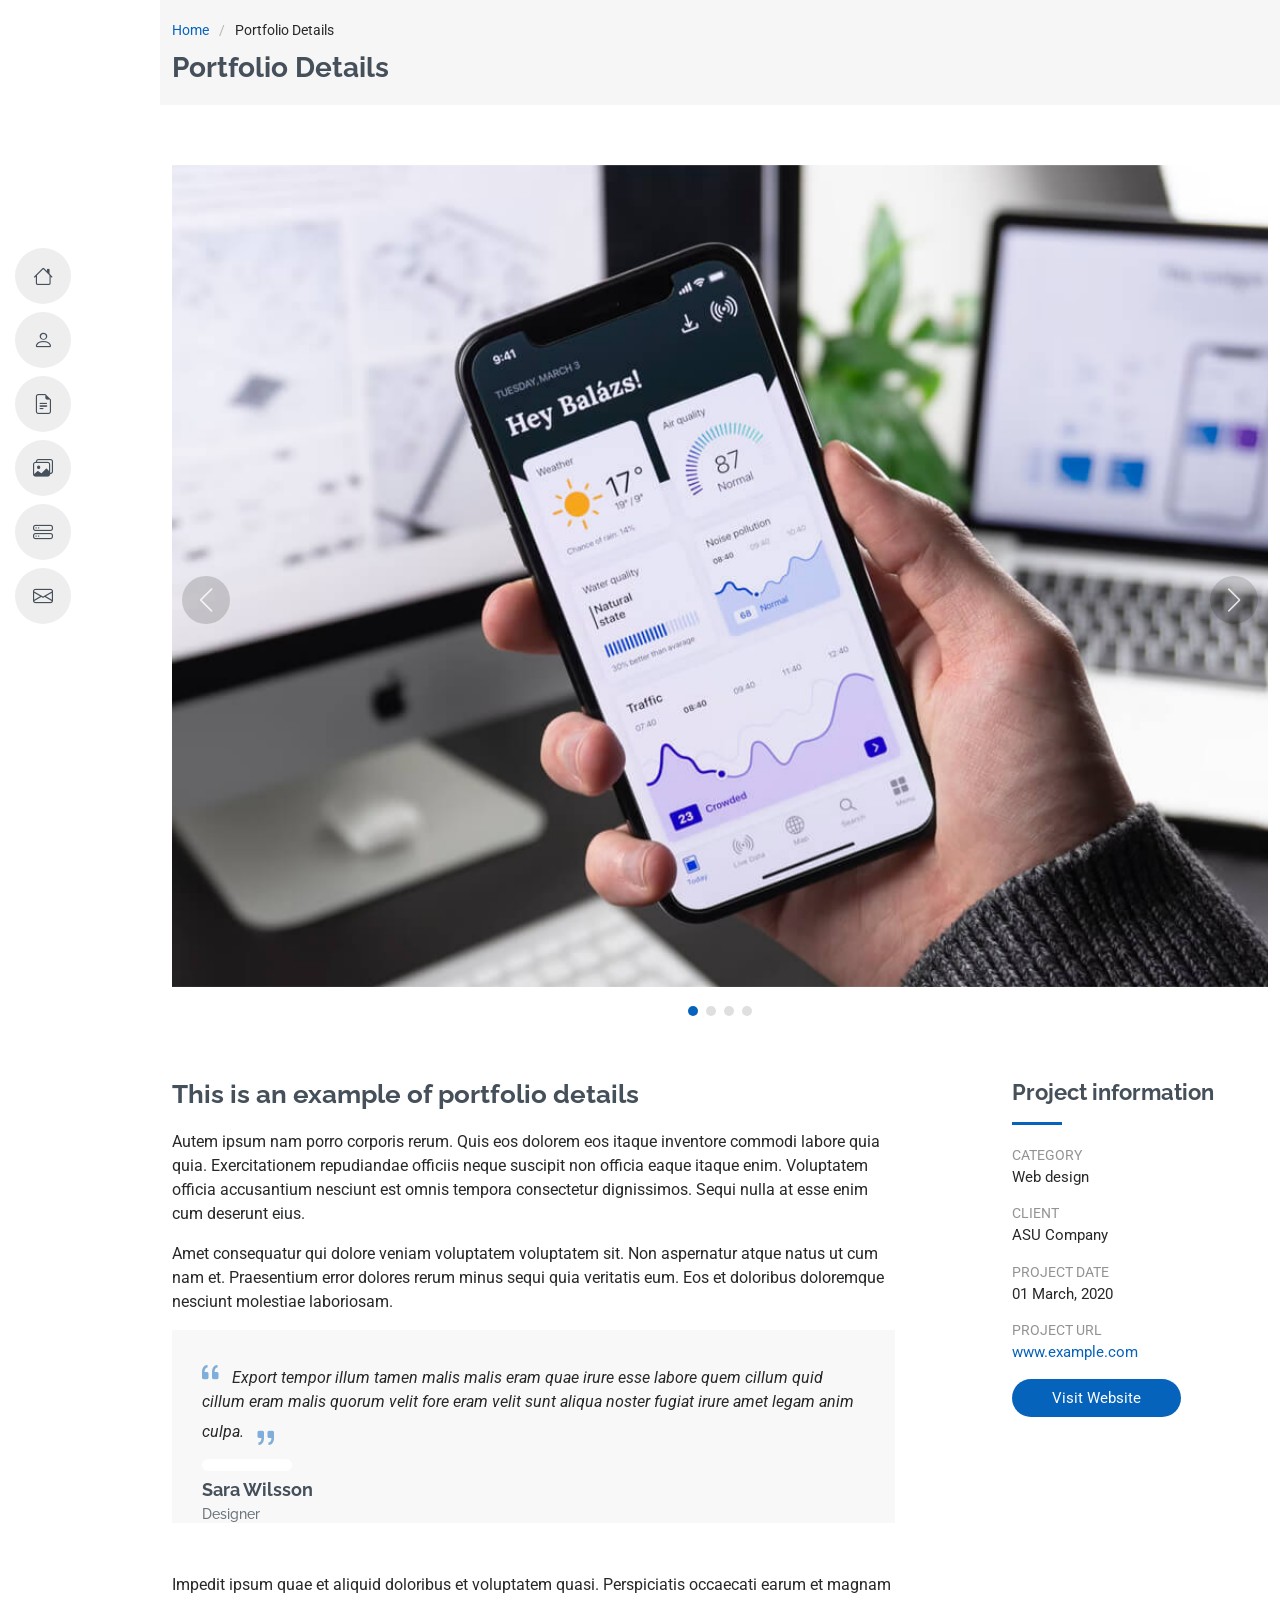
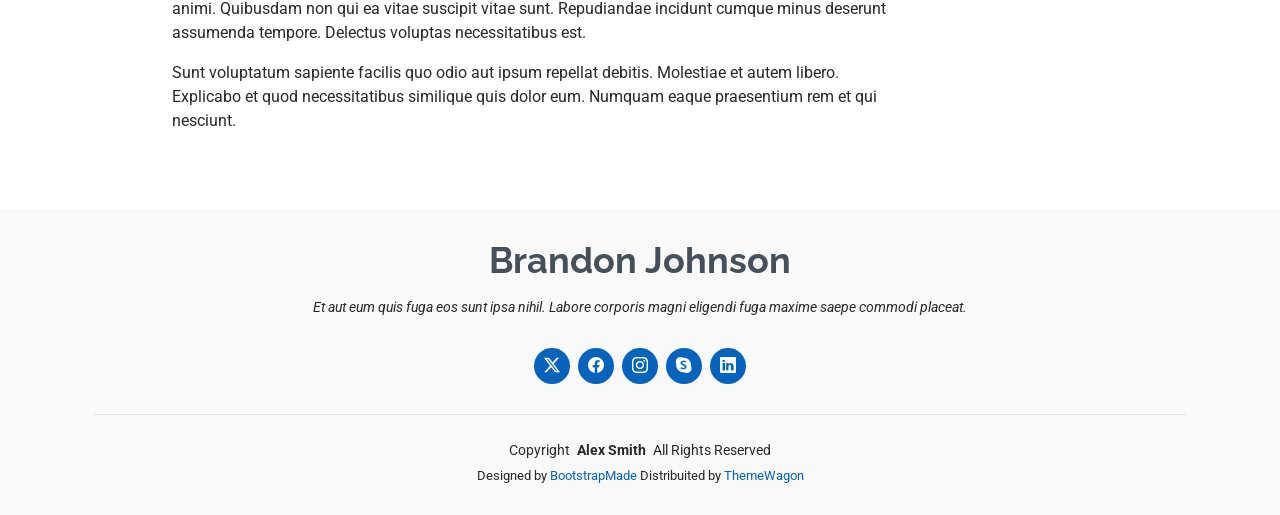
==== portfolio-details.html @ a99b217e "upload pertama" ====
<!DOCTYPE html>
<html lang="en">

<head>
  <meta charset="utf-8">
  <meta content="width=device-width, initial-scale=1.0" name="viewport">
  <title>Portfolio Details - MyResume Bootstrap Template</title>
  <meta content="" name="description">
  <meta content="" name="keywords">

  <!-- Favicons -->
  <link href="assets/img/favicon.png" rel="icon">
  <link href="assets/img/apple-touch-icon.png" rel="apple-touch-icon">

  <!-- Fonts -->
  <link href="https://fonts.googleapis.com" rel="preconnect">
  <link href="https://fonts.gstatic.com" rel="preconnect" crossorigin>
  <link href="https://fonts.googleapis.com/css2?family=Roboto:ital,wght@0,100;0,300;0,400;0,500;0,700;0,900;1,100;1,300;1,400;1,500;1,700;1,900&family=Poppins:ital,wght@0,100;0,200;0,300;0,400;0,500;0,600;0,700;0,800;0,900;1,100;1,200;1,300;1,400;1,500;1,600;1,700;1,800;1,900&family=Raleway:ital,wght@0,100;0,200;0,300;0,400;0,500;0,600;0,700;0,800;0,900;1,100;1,200;1,300;1,400;1,500;1,600;1,700;1,800;1,900&display=swap" rel="stylesheet">

  <!-- Vendor CSS Files -->
  <link href="assets/vendor/bootstrap/css/bootstrap.min.css" rel="stylesheet">
  <link href="assets/vendor/bootstrap-icons/bootstrap-icons.css" rel="stylesheet">
  <link href="assets/vendor/aos/aos.css" rel="stylesheet">
  <link href="assets/vendor/glightbox/css/glightbox.min.css" rel="stylesheet">
  <link href="assets/vendor/swiper/swiper-bundle.min.css" rel="stylesheet">

  <!-- Main CSS File -->
  <link href="assets/css/main.css" rel="stylesheet">

  <!-- =======================================================
  * Template Name: MyResume
  * Template URL: https://bootstrapmade.com/free-html-bootstrap-template-my-resume/
  * Updated: Jun 29 2024 with Bootstrap v5.3.3
  * Author: BootstrapMade.com
  * License: https://bootstrapmade.com/license/
  ======================================================== -->
</head>

<body class="portfolio-details-page">

  <header id="header" class="header d-flex flex-column justify-content-center">

    <i class="header-toggle d-xl-none bi bi-list"></i>

    <nav id="navmenu" class="navmenu">
      <ul>
        <li><a href="#hero"><i class="bi bi-house navicon"></i><span>Home</span></a></li>
        <li><a href="#about"><i class="bi bi-person navicon"></i><span>About</span></a></li>
        <li><a href="#resume"><i class="bi bi-file-earmark-text navicon"></i><span>Resume</span></a></li>
        <li><a href="#portfolio"><i class="bi bi-images navicon"></i><span>Portfolio</span></a></li>
        <li><a href="#services"><i class="bi bi-hdd-stack navicon"></i><span>Services</span></a></li>
        <li><a href="#contact"><i class="bi bi-envelope navicon"></i><span>Contact</span></a></li>
      </ul>
    </nav>

  </header>

  <main class="main">

    <!-- Page Title -->
    <div class="page-title" data-aos="fade">
      <div class="container">
        <nav class="breadcrumbs">
          <ol>
            <li><a href="index.html">Home</a></li>
            <li class="current">Portfolio Details</li>
          </ol>
        </nav>
        <h1>Portfolio Details</h1>
      </div>
    </div><!-- End Page Title -->

    <!-- Portfolio Details Section -->
    <section id="portfolio-details" class="portfolio-details section">

      <div class="container" data-aos="fade-up">

        <div class="portfolio-details-slider swiper init-swiper">
          <script type="application/json" class="swiper-config">
            {
              "loop": true,
              "speed": 600,
              "autoplay": {
                "delay": 5000
              },
              "slidesPerView": "auto",
              "navigation": {
                "nextEl": ".swiper-button-next",
                "prevEl": ".swiper-button-prev"
              },
              "pagination": {
                "el": ".swiper-pagination",
                "type": "bullets",
                "clickable": true
              }
            }
          </script>
          <div class="swiper-wrapper align-items-center">

            <div class="swiper-slide">
              <img src="assets/img/portfolio/app-1.jpg" alt="">
            </div>

            <div class="swiper-slide">
              <img src="assets/img/portfolio/product-1.jpg" alt="">
            </div>

            <div class="swiper-slide">
              <img src="assets/img/portfolio/branding-1.jpg" alt="">
            </div>

            <div class="swiper-slide">
              <img src="assets/img/portfolio/books-1.jpg" alt="">
            </div>

          </div>
          <div class="swiper-button-prev"></div>
          <div class="swiper-button-next"></div>
          <div class="swiper-pagination"></div>
        </div>

        <div class="row justify-content-between gy-4 mt-4">

          <div class="col-lg-8" data-aos="fade-up">
            <div class="portfolio-description">
              <h2>This is an example of portfolio details</h2>
              <p>
                Autem ipsum nam porro corporis rerum. Quis eos dolorem eos itaque inventore commodi labore quia quia. Exercitationem repudiandae officiis neque suscipit non officia eaque itaque enim. Voluptatem officia accusantium nesciunt est omnis tempora consectetur dignissimos. Sequi nulla at esse enim cum deserunt eius.
              </p>
              <p>
                Amet consequatur qui dolore veniam voluptatem voluptatem sit. Non aspernatur atque natus ut cum nam et. Praesentium error dolores rerum minus sequi quia veritatis eum. Eos et doloribus doloremque nesciunt molestiae laboriosam.
              </p>

              <div class="testimonial-item">
                <p>
                  <i class="bi bi-quote quote-icon-left"></i>
                  <span>Export tempor illum tamen malis malis eram quae irure esse labore quem cillum quid cillum eram malis quorum velit fore eram velit sunt aliqua noster fugiat irure amet legam anim culpa.</span>
                  <i class="bi bi-quote quote-icon-right"></i>
                </p>
                <div>
                  <img src="assets/img/testimonials/testimonials-2.jpg" class="testimonial-img" alt="">
                  <h3>Sara Wilsson</h3>
                  <h4>Designer</h4>
                </div>
              </div>

              <p>
                Impedit ipsum quae et aliquid doloribus et voluptatem quasi. Perspiciatis occaecati earum et magnam animi. Quibusdam non qui ea vitae suscipit vitae sunt. Repudiandae incidunt cumque minus deserunt assumenda tempore. Delectus voluptas necessitatibus est.
              </p>

              <p>
                Sunt voluptatum sapiente facilis quo odio aut ipsum repellat debitis. Molestiae et autem libero. Explicabo et quod necessitatibus similique quis dolor eum. Numquam eaque praesentium rem et qui nesciunt.
              </p>

            </div>
          </div>

          <div class="col-lg-3" data-aos="fade-up" data-aos-delay="100">
            <div class="portfolio-info">
              <h3>Project information</h3>
              <ul>
                <li><strong>Category</strong> Web design</li>
                <li><strong>Client</strong> ASU Company</li>
                <li><strong>Project date</strong> 01 March, 2020</li>
                <li><strong>Project URL</strong> <a href="#">www.example.com</a></li>
                <li><a href="#" class="btn-visit align-self-start">Visit Website</a></li>
              </ul>
            </div>
          </div>

        </div>

      </div>

    </section><!-- /Portfolio Details Section -->

  </main>

  <footer id="footer" class="footer position-relative light-background">
    <div class="container">
      <h3 class="sitename">Brandon Johnson</h3>
      <p>Et aut eum quis fuga eos sunt ipsa nihil. Labore corporis magni eligendi fuga maxime saepe commodi placeat.</p>
      <div class="social-links d-flex justify-content-center">
        <a href=""><i class="bi bi-twitter-x"></i></a>
        <a href=""><i class="bi bi-facebook"></i></a>
        <a href=""><i class="bi bi-instagram"></i></a>
        <a href=""><i class="bi bi-skype"></i></a>
        <a href=""><i class="bi bi-linkedin"></i></a>
      </div>
      <div class="container">
        <div class="copyright">
          <span>Copyright</span> <strong class="px-1 sitename">Alex Smith</strong> <span>All Rights Reserved</span>
        </div>
        <div class="credits">
          <!-- All the links in the footer should remain intact. -->
          <!-- You can delete the links only if you've purchased the pro version. -->
          <!-- Licensing information: https://bootstrapmade.com/license/ -->
          <!-- Purchase the pro version with working PHP/AJAX contact form: [buy-url] -->
          Designed by <a href="https://bootstrapmade.com/">BootstrapMade</a> Distribuited by <a href="https://themewagon.com">ThemeWagon</a>
        </div>
      </div>
    </div>
  </footer>

  <!-- Scroll Top -->
  <a href="#" id="scroll-top" class="scroll-top d-flex align-items-center justify-content-center"><i class="bi bi-arrow-up-short"></i></a>

  <!-- Preloader -->
  <div id="preloader"></div>

  <!-- Vendor JS Files -->
  <script src="assets/vendor/bootstrap/js/bootstrap.bundle.min.js"></script>
  <script src="assets/vendor/php-email-form/validate.js"></script>
  <script src="assets/vendor/aos/aos.js"></script>
  <script src="assets/vendor/typed.js/typed.umd.js"></script>
  <script src="assets/vendor/purecounter/purecounter_vanilla.js"></script>
  <script src="assets/vendor/waypoints/noframework.waypoints.js"></script>
  <script src="assets/vendor/glightbox/js/glightbox.min.js"></script>
  <script src="assets/vendor/imagesloaded/imagesloaded.pkgd.min.js"></script>
  <script src="assets/vendor/isotope-layout/isotope.pkgd.min.js"></script>
  <script src="assets/vendor/swiper/swiper-bundle.min.js"></script>

  <!-- Main JS File -->
  <script src="assets/js/main.js"></script>

</body>

</html>
---- assets/css/main.css ----
/**
* Template Name: MyResume
* Template URL: https://bootstrapmade.com/free-html-bootstrap-template-my-resume/
* Updated: Jun 29 2024 with Bootstrap v5.3.3
* Author: BootstrapMade.com
* License: https://bootstrapmade.com/license/
*/

/*--------------------------------------------------------------
# Font & Color Variables
# Help: https://bootstrapmade.com/color-system/
--------------------------------------------------------------*/
/* Fonts */
:root {
  --default-font: "Roboto",  system-ui, -apple-system, "Segoe UI", Roboto, "Helvetica Neue", Arial, "Noto Sans", "Liberation Sans", sans-serif, "Apple Color Emoji", "Segoe UI Emoji", "Segoe UI Symbol", "Noto Color Emoji";
  --heading-font: "Raleway",  sans-serif;
  --nav-font: "Poppins",  sans-serif;
}

/* Global Colors - The following color variables are used throughout the website. Updating them here will change the color scheme of the entire website */
:root { 
  --background-color: #ffffff; /* Background color for the entire website, including individual sections */
  --default-color: #272829; /* Default color used for the majority of the text content across the entire website */
  --heading-color: #45505b; /* Color for headings, subheadings and title throughout the website */
  --accent-color: #0563bb; /* Accent color that represents your brand on the website. It's used for buttons, links, and other elements that need to stand out */
  --accent-color-rgb: 5, 99, 187; /* RGB form of accent color for rgba(...) usage */
  --surface-color: #ffffff; /* The surface color is used as a background of boxed elements within sections, such as cards, icon boxes, or other elements that require a visual separation from the global background. */
  --contrast-color: #ffffff; /* Contrast color for text, ensuring readability against backgrounds of accent, heading, or default colors. */
}

/* Nav Menu Colors - The following color variables are used specifically for the navigation menu. They are separate from the global colors to allow for more customization options */
:root {
  --nav-color: #45505b;  /* The default color of the main navmenu links */
  --nav-hover-color: #0563bb; /* Applied to main navmenu links when they are hovered over or active */
  --nav-mobile-background-color: #ffffff; /* Used as the background color for mobile navigation menu */
  --nav-dropdown-background-color: #ffffff; /* Used as the background color for dropdown items that appear when hovering over primary navigation items */
  --nav-dropdown-color: #212529; /* Used for navigation links of the dropdown items in the navigation menu. */
  --nav-dropdown-hover-color: #0563bb; /* Similar to --nav-hover-color, this color is applied to dropdown navigation links when they are hovered over. */
}

/* Color Presets - These classes override global colors when applied to any section or element, providing reuse of the sam color scheme. */

.light-background {
  --background-color: #f9f9f9;
  --surface-color: #ffffff;
}

.dark-background {
  --background-color: #060606;
  --default-color: #ffffff;
  --heading-color: #ffffff;
  --surface-color: #252525;
  --contrast-color: #ffffff;
}

/* Smooth scroll */
:root {
  scroll-behavior: smooth;
}

/*--------------------------------------------------------------
# General Styling & Shared Classes
--------------------------------------------------------------*/
body {
  color: var(--default-color);
  background-color: var(--background-color);
  font-family: var(--default-font);
}

a {
  color: var(--accent-color);
  text-decoration: none;
  transition: 0.3s;
}

a:hover {
  color: color-mix(in srgb, var(--accent-color), transparent 25%);
  text-decoration: none;
}

h1,
h2,
h3,
h4,
h5,
h6 {
  color: var(--heading-color);
  font-family: var(--heading-font);
}

/* PHP Email Form Messages
------------------------------*/
.php-email-form .error-message {
  display: none;
  background: #df1529;
  color: #ffffff;
  text-align: left;
  padding: 15px;
  margin-bottom: 24px;
  font-weight: 600;
}

.php-email-form .sent-message {
  display: none;
  color: #ffffff;
  background: #059652;
  text-align: center;
  padding: 15px;
  margin-bottom: 24px;
  font-weight: 600;
}

.php-email-form .loading {
  display: none;
  background: var(--surface-color);
  text-align: center;
  padding: 15px;
  margin-bottom: 24px;
}

.php-email-form .loading:before {
  content: "";
  display: inline-block;
  border-radius: 50%;
  width: 24px;
  height: 24px;
  margin: 0 10px -6px 0;
  border: 3px solid var(--accent-color);
  border-top-color: var(--surface-color);
  animation: php-email-form-loading 1s linear infinite;
}

@keyframes php-email-form-loading {
  0% {
    transform: rotate(0deg);
  }

  100% {
    transform: rotate(360deg);
  }
}

/*--------------------------------------------------------------
# Global Header
--------------------------------------------------------------*/
.header {
  color: var(--default-color);
  position: fixed;
  top: 0;
  left: 0;
  bottom: 0;
  padding: 0 15px;
  transition: all ease-in-out 0.3s;
  overflow-y: auto;
  z-index: 997;
  min-width: 200px;
}

@media (max-width: 1199px) {
  .header {
    background-color: var(--background-color);
    border-right: 1px solid color-mix(in srgb, var(--default-color), transparent 90%);
    width: 300px;
    left: -100%;
  }
}

@media (min-width: 1200px) and (max-width: 1600px) {
  .header~main {
    margin-left: 160px;
  }

  .header~main .hero {
    margin-left: -160px;
    width: 100vw;
  }
}

.header.header-show {
  left: 0;
}

.header .header-toggle {
  color: var(--contrast-color);
  background-color: var(--accent-color);
  font-size: 22px;
  display: flex;
  align-items: center;
  justify-content: center;
  width: 40px;
  height: 40px;
  border-radius: 50%;
  cursor: pointer;
  position: fixed;
  top: 15px;
  right: 15px;
  z-index: 9999;
  transition: background-color 0.3s;
}

.header .header-toggle:hover {
  color: var(--contrast-color);
  background-color: color-mix(in srgb, var(--accent-color) 90%, white 15%);
}

/*--------------------------------------------------------------
# Navigation Menu
--------------------------------------------------------------*/
.navmenu {
  padding: 0;
  z-index: 9997;
}

.navmenu ul {
  list-style: none;
  padding: 0 0 20px 0;
  margin: 0;
  width: 140px;
}

.navmenu a,
.navmenu a:focus {
  color: var(--nav-color);
  font-family: var(--nav-font);
  display: flex;
  align-items: center;
  padding: 10px 18px;
  margin-bottom: 8px;
  font-size: 15px;
  border-radius: 50px;
  background: color-mix(in srgb, var(--default-color), transparent 92%);
  height: 56px;
  width: 100%;
  overflow: hidden;
  transition: 0.3s;
}

.navmenu a i,
.navmenu a:focus i {
  font-size: 20px;
}

.navmenu a span,
.navmenu a:focus span {
  padding: 0 5px 0 7px;
}

@media (min-width: 992px) {

  .navmenu a,
  .navmenu a:focus {
    max-width: 56px;
  }

  .navmenu a span,
  .navmenu a:focus span {
    display: none;
  }
}

.navmenu a:hover,
.navmenu .active,
.navmenu .active:focus,
.navmenu li:hover>a {
  color: var(--contrast-color);
  background: var(--nav-hover-color);
}

.navmenu a:hover,
.navmenu li:hover>a {
  max-width: 100%;
  color: var(--contrast-color);
}

.navmenu a:hover span,
.navmenu li:hover>a span {
  display: block;
}

/*--------------------------------------------------------------
# Global Footer
--------------------------------------------------------------*/
.footer {
  color: var(--default-color);
  background-color: var(--background-color);
  font-size: 14px;
  text-align: center;
  padding: 30px 0;
  position: relative;
}

.footer h3 {
  font-size: 36px;
  font-weight: 700;
  position: relative;
  padding: 0;
  margin: 0 0 15px 0;
}

.footer p {
  font-size: 15;
  font-style: italic;
  padding: 0;
  margin: 0 0 30px 0;
}

.footer .social-links {
  margin: 0 0 30px 0;
}

.footer .social-links a {
  font-size: 16px;
  display: flex;
  align-items: center;
  justify-content: center;
  background: var(--accent-color);
  color: var(--contrast-color);
  line-height: 1;
  margin: 0 4px;
  border-radius: 50%;
  text-align: center;
  width: 36px;
  height: 36px;
  transition: 0.3s;
}

.footer .social-links a:hover {
  background: color-mix(in srgb, var(--accent-color), transparent 20%);
  text-decoration: none;
}

.footer .copyright {
  padding-top: 25px;
  border-top: 1px solid color-mix(in srgb, var(--default-color), transparent 90%);
}

.footer .credits {
  font-size: 13px;
  padding-top: 5px;
}

/*--------------------------------------------------------------
# Preloader
--------------------------------------------------------------*/
#preloader {
  position: fixed;
  inset: 0;
  z-index: 999999;
  overflow: hidden;
  background: var(--background-color);
  transition: all 0.6s ease-out;
}

#preloader:before {
  content: "";
  position: fixed;
  top: calc(50% - 30px);
  left: calc(50% - 30px);
  border: 6px solid #ffffff;
  border-color: var(--accent-color) transparent var(--accent-color) transparent;
  border-radius: 50%;
  width: 60px;
  height: 60px;
  animation: animate-preloader 1.5s linear infinite;
}

@keyframes animate-preloader {
  0% {
    transform: rotate(0deg);
  }

  100% {
    transform: rotate(360deg);
  }
}

/*--------------------------------------------------------------
# Scroll Top Button
--------------------------------------------------------------*/
.scroll-top {
  position: fixed;
  visibility: hidden;
  opacity: 0;
  right: 15px;
  bottom: -15px;
  z-index: 99999;
  background-color: var(--accent-color);
  width: 44px;
  height: 44px;
  border-radius: 50px;
  transition: all 0.4s;
}

.scroll-top i {
  font-size: 24px;
  color: var(--contrast-color);
  line-height: 0;
}

.scroll-top:hover {
  background-color: color-mix(in srgb, var(--accent-color), transparent 20%);
  color: var(--contrast-color);
}

.scroll-top.active {
  visibility: visible;
  opacity: 1;
  bottom: 15px;
}

/*--------------------------------------------------------------
# Disable aos animation delay on mobile devices
--------------------------------------------------------------*/
@media screen and (max-width: 768px) {
  [data-aos-delay] {
    transition-delay: 0 !important;
  }
}

/*--------------------------------------------------------------
# Global Page Titles & Breadcrumbs
--------------------------------------------------------------*/
.page-title {
  --background-color: color-mix(in srgb, var(--default-color), transparent 96%);
  color: var(--default-color);
  background-color: var(--background-color);
  padding: 20px 0;
  position: relative;
}

.page-title h1 {
  font-size: 28px;
  font-weight: 700;
  margin: 0;
}

.page-title .breadcrumbs ol {
  display: flex;
  flex-wrap: wrap;
  list-style: none;
  padding: 0 0 10px 0;
  margin: 0;
  font-size: 14px;
  font-weight: 400;
}

.page-title .breadcrumbs ol li+li {
  padding-left: 10px;
}

.page-title .breadcrumbs ol li+li::before {
  content: "/";
  display: inline-block;
  padding-right: 10px;
  color: color-mix(in srgb, var(--default-color), transparent 70%);
}

/*--------------------------------------------------------------
# Global Sections
--------------------------------------------------------------*/
section,
.section {
  color: var(--default-color);
  background-color: var(--background-color);
  padding: 60px 0;
  overflow: clip;
}

/*--------------------------------------------------------------
# Global Section Titles
--------------------------------------------------------------*/
.section-title {
  text-align: center;
  padding-bottom: 60px;
  position: relative;
}

.section-title h2 {
  font-size: 32px;
  font-weight: 700;
  margin-bottom: 20px;
  padding-bottom: 20px;
  position: relative;
}

.section-title h2:before {
  content: "";
  position: absolute;
  display: block;
  width: 160px;
  height: 1px;
  background: color-mix(in srgb, var(--default-color), transparent 60%);
  left: 0;
  right: 0;
  bottom: 1px;
  margin: auto;
}

.section-title h2::after {
  content: "";
  position: absolute;
  display: block;
  width: 60px;
  height: 3px;
  background: var(--accent-color);
  left: 0;
  right: 0;
  bottom: 0;
  margin: auto;
}

.section-title p {
  margin-bottom: 0;
}

/*--------------------------------------------------------------
# Hero Section
--------------------------------------------------------------*/
.hero {
  width: 100%;
  min-height: 100vh;
  position: relative;
  padding: 80px 0;
  display: flex;
  align-items: center;
  justify-content: center;
}

.hero img {
  position: absolute;
  inset: 0;
  display: block;
  width: 100%;
  height: 100%;
  object-fit: cover;
  z-index: 1;
}

.hero:before {
  content: "";
  background: color-mix(in srgb, var(--background-color), transparent 30%);
  position: absolute;
  inset: 0;
  z-index: 2;
}

.hero .container {
  position: relative;
  z-index: 3;
}

.hero h2 {
  margin: 0;
  font-size: 64px;
  font-weight: 700;
}

.hero p {
  margin: 5px 0 0 0;
  font-size: 26px;
}

.hero p span {
  letter-spacing: 1px;
  border-bottom: 2px solid var(--accent-color);
}

.hero .social-links {
  margin-top: 25px;
}

.hero .social-links a {
  font-size: 20px;
  display: inline-block;
  color: color-mix(in srgb, var(--default-color), transparent 30%);
  line-height: 1;
  margin-right: 20px;
  transition: 0.3s;
}

.hero .social-links a:hover {
  color: var(--accent-color);
}

@media (max-width: 768px) {
  .hero h2 {
    font-size: 32px;
  }

  .hero p {
    font-size: 20px;
  }
}

/*--------------------------------------------------------------
# About Section
--------------------------------------------------------------*/
.about .content h2 {
  font-weight: 700;
  font-size: 24px;
}

.about .content ul {
  list-style: none;
  padding: 0;
}

.about .content ul li {
  margin-bottom: 20px;
  display: flex;
  align-items: center;
}

.about .content ul strong {
  margin-right: 10px;
}

.about .content ul i {
  font-size: 16px;
  margin-right: 5px;
  color: var(--accent-color);
  line-height: 0;
}

.about .text-formal {
  text-align: justify;
  text-justify: inter-word;
  line-height: 1.8;
}

@media (max-width: 768px) {
  .about .text-formal {
    text-align: left;
  }
}

.about img {
  width: 300px;
  height: 300px;
  border-radius: 50%;
  border: 5px solid #45505b;
  object-fit: cover;
  object-position: center 20%;
  display: block;
  margin: 0 auto;
  transition: transform 0.3s ease, box-shadow 0.3s ease;
  box-shadow: 0 4px 15px rgba(69, 80, 91, 0.15);
}

.about img:hover {
  transform: scale(1.05);
  box-shadow: 0 8px 25px rgba(69, 80, 91, 0.25);
}

/*--------------------------------------------------------------
# Stats Section
--------------------------------------------------------------*/
.stats i {
  background-color: var(--accent-color);
  color: var(--contrast-color);
  width: 54px;
  height: 54px;
  font-size: 24px;
  border-radius: 50px;
  display: inline-flex;
  align-items: center;
  justify-content: center;
  position: relative;
  z-index: 1;
}

.stats .stats-item {
  margin-top: 10px;
  width: 100%;
  position: relative;
  text-align: center;
  z-index: 0;
}

.stats .stats-item span {
  font-size: 36px;
  display: block;
  font-weight: 700;
  color: color-mix(in srgb, var(--default-color), transparent 20%);
}

.stats .stats-item p {
  padding: 0;
  margin: 0;
  color: color-mix(in srgb, var(--default-color), transparent 50%);
  font-size: 16px;
}

/*--------------------------------------------------------------
# Skills Section
--------------------------------------------------------------*/

/* Skill Category Styling */
.skill-category {
  margin-bottom: 45px;
  animation: fadeInUp 0.6s ease-out;
}

.category-header {
  display: flex;
  align-items: center;
  gap: 15px;
  margin-bottom: 30px;
  padding-bottom: 15px;
  border-bottom: 2px solid var(--accent-color);
}

.category-header i {
  font-size: 28px;
  color: var(--accent-color);
  min-width: 35px;
}

.category-header h3 {
  color: var(--heading-color);
  font-size: 20px;
  font-weight: 700;
  margin: 0;
  text-transform: uppercase;
  letter-spacing: 0.5px;
}

/* Skill Item Styling */
.skill-item {
  display: flex;
  flex-direction: column;
  padding: 20px;
  background: rgba(255, 255, 255, 0.5);
  border-radius: 8px;
  transition: all 0.3s ease;
  margin-bottom: 25px;
  border: 1px solid rgba(var(--accent-color-rgb), 0.1);
}

.skill-item:hover {
  background: rgba(255, 255, 255, 0.8);
  border-color: var(--accent-color);
  box-shadow: 0 5px 20px rgba(var(--accent-color-rgb), 0.15);
  transform: translateY(-3px);
}

.skill-logo {
  display: inline-flex;
  align-items: center;
  justify-content: center;
  width: 45px;
  height: 45px;
  background: linear-gradient(135deg, var(--accent-color), rgba(var(--accent-color-rgb), 0.6));
  border-radius: 8px;
  margin-bottom: 15px;
  color: white;
  font-size: 22px;
  box-shadow: 0 4px 12px rgba(var(--accent-color-rgb), 0.3);
}

.skills .progress {
  height: auto;
  display: block;
  background: none;
  border-radius: 0;
  padding: 0;
  margin-bottom: 0;
}

.skills .progress .skill {
  color: var(--heading-color);
  padding: 0;
  margin: 0 0 10px 0;
  text-transform: uppercase;
  display: flex;
  justify-content: space-between;
  align-items: center;
  font-weight: 600;
  font-family: var(--heading-font);
  font-size: 14px;
}

.skills .progress .skill span {
  flex-grow: 1;
}

.skills .progress .skill .val {
  float: none;
  font-style: normal;
  background: var(--accent-color);
  color: white;
  padding: 3px 10px;
  border-radius: 4px;
  font-size: 12px;
  margin-left: 10px;
}

.skills .progress-bar-wrap {
  background: #e8e8e8;
  height: 12px;
  border-radius: 5px;
  overflow: hidden;
  margin-top: 8px;
  display: block;
  width: 100%;
  position: relative;
}

.skills .progress-bar {
  height: 12px;
  transition: width 0.9s ease-out;
  background-color: var(--accent-color);
  background: linear-gradient(90deg, var(--accent-color), rgba(var(--accent-color-rgb), 0.7));
  border-radius: 5px;
  display: block;
  position: relative;
  z-index: 1;
}

/* Animations */
@keyframes fadeInUp {
  from {
    opacity: 0;
    transform: translateY(20px);
  }
  to {
    opacity: 1;
    transform: translateY(0);
  }
}

/*--------------------------------------------------------------
# Resume Section
--------------------------------------------------------------*/
.resume .resume-title {
  color: var(--heading-color);
  font-size: 26px;
  font-weight: 700;
  margin-top: 20px;
  margin-bottom: 20px;
}

.resume .text-formal {
  text-align: justify;
  text-justify: inter-word;
  line-height: 1.8;
}

.resume .resume-item {
  padding: 0 0 20px 20px;
  margin-top: -2px;
  border-left: 2px solid var(--accent-color);
  position: relative;
}

.resume .resume-item h4 {
  line-height: 18px;
  font-size: 18px;
  font-weight: 600;
  text-transform: uppercase;
  color: color-mix(in srgb, var(--default-color), transparent 20%);
  margin-bottom: 10px;
}

.resume .resume-item h5 {
  font-size: 16px;
  padding: 5px 15px;
  display: inline-block;
  font-weight: 600;
  margin-bottom: 10px;
}

.resume .resume-item ul {
  padding-left: 20px;
}

.resume .resume-item ul li {
  padding-bottom: 10px;
}

.resume .resume-item:last-child {
  padding-bottom: 0;
}

.resume .resume-item::before {
  content: "";
  position: absolute;
  width: 16px;
  height: 16px;
  border-radius: 50px;
  left: -9px;
  top: 0;
  background: var(--background-color);
  border: 2px solid var(--accent-color);
}

@media (max-width: 768px) {
  .resume .text-formal {
    text-align: left;
  }
}

/*--------------------------------------------------------------
# Portfolio Section
--------------------------------------------------------------*/
.portfolio .portfolio-filters {
  padding: 0;
  margin: 0 auto 20px auto;
  list-style: none;
  text-align: center;
}

.portfolio .portfolio-filters li {
  cursor: pointer;
  display: inline-block;
  padding: 8px 20px 10px 20px;
  margin: 0;
  font-size: 15px;
  font-weight: 500;
  line-height: 1;
  margin-bottom: 5px;
  border-radius: 50px;
  transition: all 0.3s ease-in-out;
  font-family: var(--heading-font);
}

.portfolio .portfolio-filters li:hover,
.portfolio .portfolio-filters li.filter-active {
  color: var(--contrast-color);
  background-color: var(--accent-color);
}

.portfolio .portfolio-filters li:first-child {
  margin-left: 0;
}

.portfolio .portfolio-filters li:last-child {
  margin-right: 0;
}

@media (max-width: 575px) {
  .portfolio .portfolio-filters li {
    font-size: 14px;
    margin: 0 0 10px 0;
  }
}

.portfolio .portfolio-item {
  position: relative;
  overflow: hidden;
}

.portfolio .portfolio-item .portfolio-info {
  opacity: 0;
  position: absolute;
  left: 12px;
  right: 12px;
  bottom: -100%;
  z-index: 3;
  transition: all ease-in-out 0.5s;
  background: color-mix(in srgb, var(--background-color), transparent 10%);
  padding: 15px;
}

.portfolio .portfolio-item .portfolio-info h4 {
  font-size: 18px;
  font-weight: 600;
  padding-right: 50px;
}

.portfolio .portfolio-item .portfolio-info p {
  color: color-mix(in srgb, var(--default-color), transparent 30%);
  font-size: 14px;
  margin-bottom: 0;
  padding-right: 50px;
}

.portfolio .portfolio-item .portfolio-info .preview-link,
.portfolio .portfolio-item .portfolio-info .details-link {
  position: absolute;
  right: 50px;
  font-size: 24px;
  top: calc(50% - 14px);
  color: color-mix(in srgb, var(--default-color), transparent 30%);
  transition: 0.3s;
  line-height: 0;
}

.portfolio .portfolio-item .portfolio-info .preview-link:hover,
.portfolio .portfolio-item .portfolio-info .details-link:hover {
  color: var(--accent-color);
}

.portfolio .portfolio-item .portfolio-info .details-link {
  right: 14px;
  font-size: 28px;
}

.portfolio .portfolio-item:hover .portfolio-info {
  opacity: 1;
  bottom: 0;
}

/*--------------------------------------------------------------
# Services Section
--------------------------------------------------------------*/
.services .service-item {
  background-color: var(--surface-color);
  box-shadow: 0px 5px 90px 0px rgba(0, 0, 0, 0.1);
  height: 100%;
  padding: 60px 30px;
  text-align: center;
  transition: 0.3s;
  border-radius: 5px;
}

.services .service-item .icon {
  margin: 0 auto;
  width: 100px;
  height: 100px;
  display: flex;
  align-items: center;
  justify-content: center;
  transition: ease-in-out 0.3s;
  position: relative;
}

.services .service-item .icon i {
  font-size: 36px;
  transition: 0.5s;
  position: relative;
}

.services .service-item .icon svg {
  position: absolute;
  top: 0;
  left: 0;
}

.services .service-item .icon svg path {
  transition: 0.5s;
  fill: color-mix(in srgb, var(--default-color), transparent 95%);
}

.services .service-item h3 {
  font-weight: 700;
  margin: 10px 0 15px 0;
  font-size: 22px;
}

.services .service-item p {
  line-height: 24px;
  font-size: 14px;
  margin-bottom: 0;
}

.services .service-item:hover {
  box-shadow: 0px 5px 35px 0px rgba(0, 0, 0, 0.1);
}

.services .service-item.item-cyan i {
  color: #0dcaf0;
}

.services .service-item.item-cyan:hover .icon i {
  color: #fff;
}

.services .service-item.item-cyan:hover .icon path {
  fill: #0dcaf0;
}

.services .service-item.item-orange i {
  color: #fd7e14;
}

.services .service-item.item-orange:hover .icon i {
  color: #fff;
}

.services .service-item.item-orange:hover .icon path {
  fill: #fd7e14;
}

.services .service-item.item-teal i {
  color: #20c997;
}

.services .service-item.item-teal:hover .icon i {
  color: #fff;
}

.services .service-item.item-teal:hover .icon path {
  fill: #20c997;
}

.services .service-item.item-red i {
  color: #df1529;
}

.services .service-item.item-red:hover .icon i {
  color: #fff;
}

.services .service-item.item-red:hover .icon path {
  fill: #df1529;
}

.services .service-item.item-indigo i {
  color: #6610f2;
}

.services .service-item.item-indigo:hover .icon i {
  color: #fff;
}

.services .service-item.item-indigo:hover .icon path {
  fill: #6610f2;
}

.services .service-item.item-pink i {
  color: #f3268c;
}

.services .service-item.item-pink:hover .icon i {
  color: #fff;
}

.services .service-item.item-pink:hover .icon path {
  fill: #f3268c;
}

/*--------------------------------------------------------------
# Testimonials Section
--------------------------------------------------------------*/
.testimonials .testimonials-carousel,
.testimonials .testimonials-slider {
  overflow: hidden;
}

.testimonials .testimonial-item .testimonial-content {
  border-left: 3px solid var(--accent-color);
  padding-left: 30px;
}

.testimonials .testimonial-item .testimonial-img {
  border-radius: 50%;
  border: 4px solid var(--background-color);
  margin: 0 auto;
}

.testimonials .testimonial-item h3 {
  font-size: 20px;
  font-weight: bold;
  margin: 10px 0 5px 0;
}

.testimonials .testimonial-item h4 {
  font-size: 14px;
  color: color-mix(in srgb, var(--default-color), transparent 40%);
  margin: 0 0 10px 0;
}

.testimonials .testimonial-item .stars i {
  color: #ffc107;
  margin: 0 1px;
}

.testimonials .testimonial-item .quote-icon-left,
.testimonials .testimonial-item .quote-icon-right {
  color: color-mix(in srgb, var(--accent-color), transparent 50%);
  font-size: 26px;
  line-height: 0;
}

.testimonials .testimonial-item .quote-icon-left {
  display: inline-block;
  left: -5px;
  position: relative;
}

.testimonials .testimonial-item .quote-icon-right {
  display: inline-block;
  right: -5px;
  position: relative;
  top: 10px;
  transform: scale(-1, -1);
}

.testimonials .testimonial-item p {
  font-style: italic;
}

.testimonials .swiper-wrapper {
  height: auto;
}

.testimonials .swiper-pagination {
  margin-top: 30px;
  position: relative;
}

.testimonials .swiper-pagination .swiper-pagination-bullet {
  width: 12px;
  height: 12px;
  background-color: color-mix(in srgb, var(--default-color), transparent 85%);
  opacity: 1;
}

.testimonials .swiper-pagination .swiper-pagination-bullet-active {
  background-color: var(--accent-color);
}

/*--------------------------------------------------------------
# Contact Section
--------------------------------------------------------------*/
.contact .info-item+.info-item {
  margin-top: 40px;
}

.contact .info-item i {
  color: var(--accent-color);
  background: color-mix(in srgb, var(--accent-color), transparent 92%);
  font-size: 20px;
  width: 44px;
  height: 44px;
  display: flex;
  justify-content: center;
  align-items: center;
  border-radius: 50px;
  transition: all 0.3s ease-in-out;
  margin-right: 15px;
}

.contact .info-item h3 {
  padding: 0;
  font-size: 18px;
  font-weight: 700;
  margin-bottom: 5px;
}

.contact .info-item p {
  padding: 0;
  margin-bottom: 0;
  font-size: 14px;
}

.contact .info-item:hover i {
  background: var(--accent-color);
  color: var(--contrast-color);
}

.contact .php-email-form {
  height: 100%;
}

.contact .php-email-form input[type=text],
.contact .php-email-form input[type=email],
.contact .php-email-form textarea {
  font-size: 14px;
  padding: 10px 15px;
  box-shadow: none;
  border-radius: 0;
  color: var(--default-color);
  background-color: color-mix(in srgb, var(--background-color), transparent 50%);
  border-color: color-mix(in srgb, var(--default-color), transparent 80%);
}

.contact .php-email-form input[type=text]:focus,
.contact .php-email-form input[type=email]:focus,
.contact .php-email-form textarea:focus {
  border-color: var(--accent-color);
}

.contact .php-email-form input[type=text]::placeholder,
.contact .php-email-form input[type=email]::placeholder,
.contact .php-email-form textarea::placeholder {
  color: color-mix(in srgb, var(--default-color), transparent 70%);
}

.contact .php-email-form button[type=submit] {
  color: var(--contrast-color);
  background: var(--accent-color);
  border: 0;
  padding: 10px 30px;
  transition: 0.4s;
  border-radius: 50px;
}

.contact .php-email-form button[type=submit]:hover {
  background: color-mix(in srgb, var(--accent-color), transparent 25%);
}

/*--------------------------------------------------------------
# Portfolio Details Section
--------------------------------------------------------------*/
.portfolio-details .portfolio-details-slider img {
  width: 100%;
}

.portfolio-details .swiper-wrapper {
  height: auto;
}

.portfolio-details .swiper-button-prev,
.portfolio-details .swiper-button-next {
  width: 48px;
  height: 48px;
}

.portfolio-details .swiper-button-prev:after,
.portfolio-details .swiper-button-next:after {
  color: rgba(255, 255, 255, 0.8);
  background-color: rgba(0, 0, 0, 0.15);
  font-size: 24px;
  border-radius: 50%;
  width: 48px;
  height: 48px;
  display: flex;
  align-items: center;
  justify-content: center;
  transition: 0.3s;
}

.portfolio-details .swiper-button-prev:hover:after,
.portfolio-details .swiper-button-next:hover:after {
  background-color: rgba(0, 0, 0, 0.3);
}

@media (max-width: 575px) {

  .portfolio-details .swiper-button-prev,
  .portfolio-details .swiper-button-next {
    display: none;
  }
}

.portfolio-details .swiper-pagination {
  margin-top: 20px;
  position: relative;
}

.portfolio-details .swiper-pagination .swiper-pagination-bullet {
  width: 10px;
  height: 10px;
  background-color: color-mix(in srgb, var(--default-color), transparent 85%);
  opacity: 1;
}

.portfolio-details .swiper-pagination .swiper-pagination-bullet-active {
  background-color: var(--accent-color);
}

.portfolio-details .portfolio-info h3 {
  font-size: 22px;
  font-weight: 700;
  margin-bottom: 20px;
  padding-bottom: 20px;
  position: relative;
}

.portfolio-details .portfolio-info h3:after {
  content: "";
  position: absolute;
  display: block;
  width: 50px;
  height: 3px;
  background: var(--accent-color);
  left: 0;
  bottom: 0;
}

.portfolio-details .portfolio-info ul {
  list-style: none;
  padding: 0;
  font-size: 15px;
}

.portfolio-details .portfolio-info ul li {
  display: flex;
  flex-direction: column;
  padding-bottom: 15px;
}

.portfolio-details .portfolio-info ul strong {
  text-transform: uppercase;
  font-weight: 400;
  color: color-mix(in srgb, var(--default-color), transparent 50%);
  font-size: 14px;
}

.portfolio-details .portfolio-info .btn-visit {
  padding: 8px 40px;
  background: var(--accent-color);
  color: var(--contrast-color);
  border-radius: 50px;
  transition: 0.3s;
}

.portfolio-details .portfolio-info .btn-visit:hover {
  background: color-mix(in srgb, var(--accent-color), transparent 20%);
}

.portfolio-details .portfolio-description h2 {
  font-size: 26px;
  font-weight: 700;
  margin-bottom: 20px;
}

.portfolio-details .portfolio-description p {
  padding: 0;
}

.portfolio-details .portfolio-description .testimonial-item {
  padding: 30px 30px 0 30px;
  position: relative;
  background: color-mix(in srgb, var(--default-color), transparent 97%);
  margin-bottom: 50px;
}

.portfolio-details .portfolio-description .testimonial-item .testimonial-img {
  width: 90px;
  border-radius: 50px;
  border: 6px solid var(--background-color);
  float: left;
  margin: 0 10px 0 0;
}

.portfolio-details .portfolio-description .testimonial-item h3 {
  font-size: 18px;
  font-weight: bold;
  margin: 15px 0 5px 0;
  padding-top: 20px;
}

.portfolio-details .portfolio-description .testimonial-item h4 {
  font-size: 14px;
  color: #6c757d;
  margin: 0;
}

.portfolio-details .portfolio-description .testimonial-item .quote-icon-left,
.portfolio-details .portfolio-description .testimonial-item .quote-icon-right {
  color: color-mix(in srgb, var(--accent-color), transparent 50%);
  font-size: 26px;
  line-height: 0;
}

.portfolio-details .portfolio-description .testimonial-item .quote-icon-left {
  display: inline-block;
  left: -5px;
  position: relative;
}

.portfolio-details .portfolio-description .testimonial-item .quote-icon-right {
  display: inline-block;
  right: -5px;
  position: relative;
  top: 10px;
  transform: scale(-1, -1);
}

.portfolio-details .portfolio-description .testimonial-item p {
  font-style: italic;
  margin: 0 0 15px 0 0 0;
  padding: 0;
}

/*--------------------------------------------------------------
# Service Details Section
--------------------------------------------------------------*/
.service-details .service-box {
  padding: 20px;
  box-shadow: 0px 2px 20px rgba(0, 0, 0, 0.1);
}

.service-details .service-box+.service-box {
  margin-top: 30px;
}

.service-details .service-box h4 {
  font-size: 20px;
  font-weight: 700;
  border-bottom: 2px solid color-mix(in srgb, var(--default-color), transparent 92%);
  padding-bottom: 15px;
  margin-bottom: 15px;
}

.service-details .services-list a {
  color: color-mix(in srgb, var(--default-color), transparent 20%);
  background-color: color-mix(in srgb, var(--default-color), transparent 96%);
  display: flex;
  align-items: center;
  padding: 12px 15px;
  margin-top: 15px;
  transition: 0.3s;
}

.service-details .services-list a:first-child {
  margin-top: 0;
}

.service-details .services-list a i {
  font-size: 16px;
  margin-right: 8px;
  color: var(--accent-color);
}

.service-details .services-list a.active {
  color: var(--contrast-color);
  background-color: var(--accent-color);
}

.service-details .services-list a.active i {
  color: var(--contrast-color);
}

.service-details .services-list a:hover {
  background-color: color-mix(in srgb, var(--accent-color), transparent 95%);
  color: var(--accent-color);
}

.service-details .download-catalog a {
  color: var(--default-color);
  display: flex;
  align-items: center;
  padding: 10px 0;
  transition: 0.3s;
  border-top: 1px solid color-mix(in srgb, var(--default-color), transparent 90%);
}

.service-details .download-catalog a:first-child {
  border-top: 0;
  padding-top: 0;
}

.service-details .download-catalog a:last-child {
  padding-bottom: 0;
}

.service-details .download-catalog a i {
  font-size: 24px;
  margin-right: 8px;
  color: var(--accent-color);
}

.service-details .download-catalog a:hover {
  color: var(--accent-color);
}

.service-details .help-box {
  background-color: var(--accent-color);
  color: var(--contrast-color);
  margin-top: 30px;
  padding: 30px 15px;
}

.service-details .help-box .help-icon {
  font-size: 48px;
}

.service-details .help-box h4,
.service-details .help-box a {
  color: var(--contrast-color);
}

.service-details .services-img {
  margin-bottom: 20px;
}

.service-details h3 {
  font-size: 26px;
  font-weight: 700;
}

.service-details p {
  font-size: 15px;
}

.service-details ul {
  list-style: none;
  padding: 0;
  font-size: 15px;
}

.service-details ul li {
  padding: 5px 0;
  display: flex;
  align-items: center;
}

.service-details ul i {
  font-size: 20px;
  margin-right: 8px;
  color: var(--accent-color);
}

/*--------------------------------------------------------------
# Starter Section Section
--------------------------------------------------------------*/
.starter-section {
  /* Add your styles here */
}
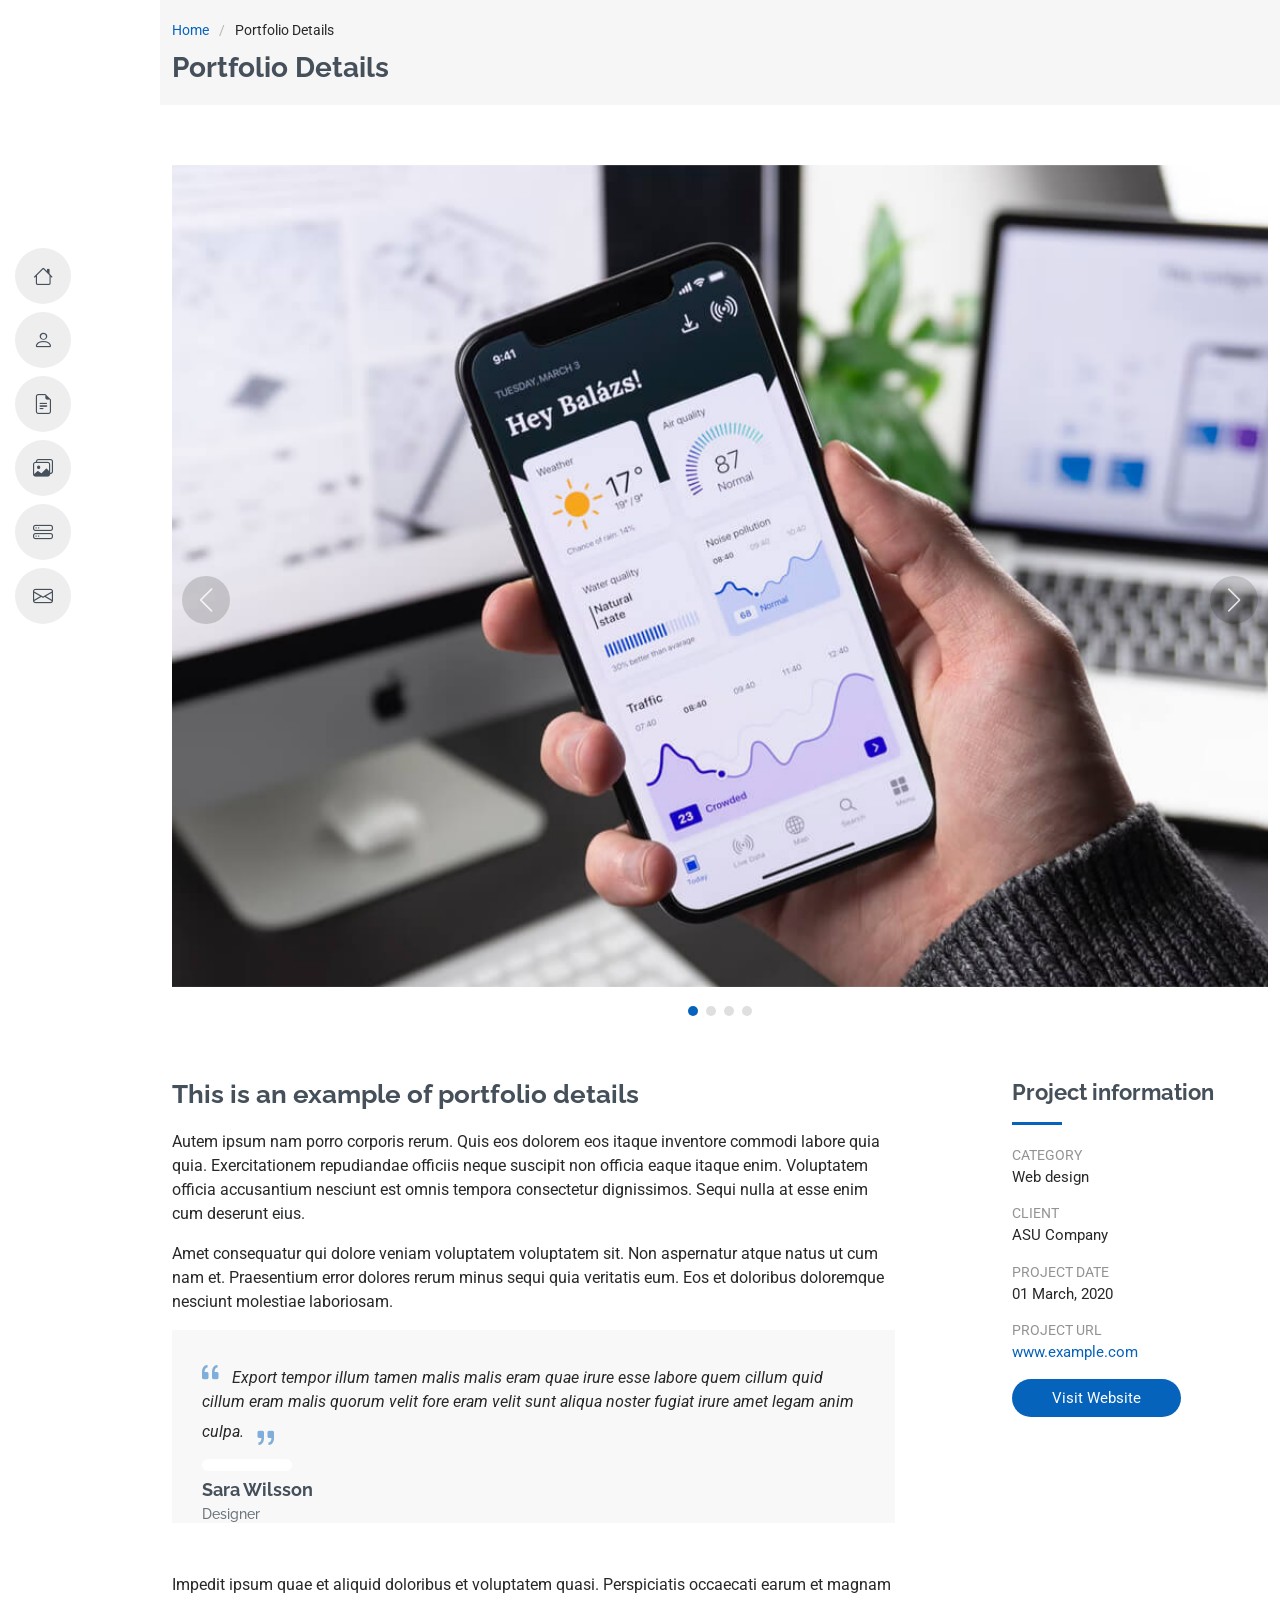
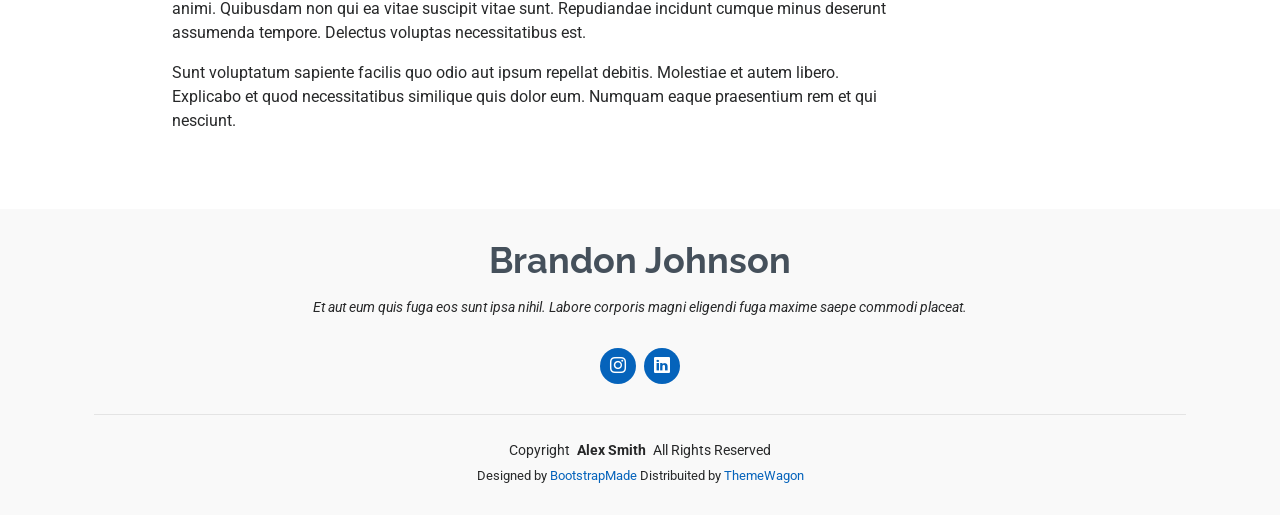
==== commit f4542104: "revisi portofolio" ====
--- a/portfolio-details.html
+++ b/portfolio-details.html
@@ -181,11 +181,8 @@
       <h3 class="sitename">Brandon Johnson</h3>
       <p>Et aut eum quis fuga eos sunt ipsa nihil. Labore corporis magni eligendi fuga maxime saepe commodi placeat.</p>
       <div class="social-links d-flex justify-content-center">
-        <a href=""><i class="bi bi-twitter-x"></i></a>
-        <a href=""><i class="bi bi-facebook"></i></a>
-        <a href=""><i class="bi bi-instagram"></i></a>
-        <a href=""><i class="bi bi-skype"></i></a>
-        <a href=""><i class="bi bi-linkedin"></i></a>
+        <a href="https://www.instagram.com/nabilsfff/" target="_blank"><i class="bi bi-instagram"></i></a>
+        <a href="https://www.linkedin.com/in/nabilsf-0b4213391/" target="_blank"><i class="bi bi-linkedin"></i></a>
       </div>
       <div class="container">
         <div class="copyright">
--- a/assets/css/main.css
+++ b/assets/css/main.css
@@ -600,6 +600,22 @@
   font-size: 24px;
 }
 
+.about .section-title,
+.about .container[data-aos-delay="100"] {
+  max-width: 1140px;
+  margin-left: auto;
+  margin-right: auto;
+  padding-left: 24px;
+  padding-right: 24px;
+}
+
+.about .section-title p {
+  max-width: 1020px;
+  margin-left: auto;
+  margin-right: auto;
+  text-align: center;
+}
+
 .about .content ul {
   list-style: none;
   padding: 0;
@@ -699,15 +715,20 @@
 .skill-category {
   margin-bottom: 45px;
   animation: fadeInUp 0.6s ease-out;
+  background: #ffffff;
+  border: 1px solid color-mix(in srgb, var(--accent-color), transparent 82%);
+  border-radius: 18px;
+  padding: 24px;
+  box-shadow: 0 8px 24px color-mix(in srgb, var(--default-color), transparent 92%);
 }
 
 .category-header {
   display: flex;
   align-items: center;
   gap: 15px;
-  margin-bottom: 30px;
+  margin-bottom: 22px;
   padding-bottom: 15px;
-  border-bottom: 2px solid var(--accent-color);
+  border-bottom: 1px solid color-mix(in srgb, var(--accent-color), transparent 65%);
 }
 
 .category-header i {
@@ -729,33 +750,38 @@
 .skill-item {
   display: flex;
   flex-direction: column;
-  padding: 20px;
-  background: rgba(255, 255, 255, 0.5);
-  border-radius: 8px;
+  padding: 18px;
+  background: color-mix(in srgb, var(--accent-color), white 97%);
+  border-radius: 14px;
   transition: all 0.3s ease;
-  margin-bottom: 25px;
-  border: 1px solid rgba(var(--accent-color-rgb), 0.1);
+  margin-bottom: 0;
+  border: 1px solid color-mix(in srgb, var(--accent-color), transparent 80%);
+  box-shadow: 0 4px 14px color-mix(in srgb, var(--default-color), transparent 94%);
+  height: 100%;
 }
 
 .skill-item:hover {
-  background: rgba(255, 255, 255, 0.8);
-  border-color: var(--accent-color);
-  box-shadow: 0 5px 20px rgba(var(--accent-color-rgb), 0.15);
-  transform: translateY(-3px);
+  border-color: color-mix(in srgb, var(--accent-color), transparent 50%);
+  box-shadow: 0 10px 22px color-mix(in srgb, var(--default-color), transparent 88%);
+  transform: translateY(-4px);
 }
 
 .skill-logo {
   display: inline-flex;
   align-items: center;
   justify-content: center;
-  width: 45px;
-  height: 45px;
-  background: linear-gradient(135deg, var(--accent-color), rgba(var(--accent-color-rgb), 0.6));
-  border-radius: 8px;
+  width: 52px;
+  height: 52px;
+  background: linear-gradient(135deg, var(--accent-color), color-mix(in srgb, var(--accent-color), white 35%));
+  border-radius: 12px;
   margin-bottom: 15px;
   color: white;
   font-size: 22px;
-  box-shadow: 0 4px 12px rgba(var(--accent-color-rgb), 0.3);
+  box-shadow: 0 8px 16px color-mix(in srgb, var(--accent-color), transparent 75%);
+}
+
+.skills .row {
+  row-gap: 20px;
 }
 
 .skills .progress {
@@ -787,18 +813,18 @@
 .skills .progress .skill .val {
   float: none;
   font-style: normal;
-  background: var(--accent-color);
-  color: white;
-  padding: 3px 10px;
-  border-radius: 4px;
+  background: color-mix(in srgb, var(--accent-color), white 10%);
+  color: #ffffff;
+  padding: 6px 12px;
+  border-radius: 10px;
   font-size: 12px;
   margin-left: 10px;
 }
 
 .skills .progress-bar-wrap {
-  background: #e8e8e8;
+  background: color-mix(in srgb, var(--default-color), transparent 90%);
   height: 12px;
-  border-radius: 5px;
+  border-radius: 999px;
   overflow: hidden;
   margin-top: 8px;
   display: block;
@@ -810,11 +836,17 @@
   height: 12px;
   transition: width 0.9s ease-out;
   background-color: var(--accent-color);
-  background: linear-gradient(90deg, var(--accent-color), rgba(var(--accent-color-rgb), 0.7));
-  border-radius: 5px;
+  background: linear-gradient(90deg, var(--accent-color), color-mix(in srgb, var(--accent-color), white 32%));
+  border-radius: 999px;
   display: block;
   position: relative;
   z-index: 1;
+}
+
+@media (max-width: 768px) {
+  .skill-category {
+    padding: 18px;
+  }
 }
 
 /* Animations */
@@ -846,55 +878,116 @@
   line-height: 1.8;
 }
 
+.resume .container {
+  max-width: 1200px;
+  padding-left: 24px;
+  padding-right: 24px;
+}
+
+.resume .section-title p {
+  max-width: 1120px;
+  margin-left: auto;
+  margin-right: auto;
+}
+
 .resume .resume-item {
-  padding: 0 0 20px 20px;
-  margin-top: -2px;
-  border-left: 2px solid var(--accent-color);
-  position: relative;
+  background: #ffffff;
+  border: 1px solid color-mix(in srgb, var(--accent-color), transparent 82%);
+  border-radius: 18px;
+  padding: 24px;
+  margin-bottom: 20px;
+  position: relative;
+  box-shadow: 0 8px 24px color-mix(in srgb, var(--default-color), transparent 92%);
+  transition: transform 0.25s ease, box-shadow 0.25s ease;
+}
+
+.resume .resume-item:hover {
+  transform: translateY(-4px);
+  box-shadow: 0 14px 28px color-mix(in srgb, var(--default-color), transparent 86%);
+}
+
+.resume .resume-card-head {
+  display: flex;
+  align-items: flex-start;
+  justify-content: space-between;
+  gap: 12px;
+  margin-bottom: 8px;
 }
 
 .resume .resume-item h4 {
-  line-height: 18px;
-  font-size: 18px;
-  font-weight: 600;
-  text-transform: uppercase;
-  color: color-mix(in srgb, var(--default-color), transparent 20%);
-  margin-bottom: 10px;
+  line-height: 1.35;
+  font-size: 22px;
+  font-weight: 700;
+  color: var(--heading-color);
+  margin-bottom: 0;
 }
 
 .resume .resume-item h5 {
-  font-size: 16px;
-  padding: 5px 15px;
+  font-size: 14px;
+  padding: 8px 14px;
   display: inline-block;
   font-weight: 600;
   margin-bottom: 10px;
+  border-radius: 10px;
+  color: color-mix(in srgb, var(--default-color), transparent 25%);
+  background: color-mix(in srgb, var(--accent-color), white 90%);
+  white-space: nowrap;
 }
 
 .resume .resume-item ul {
-  padding-left: 20px;
+  padding-left: 18px;
+  margin-bottom: 0;
 }
 
 .resume .resume-item ul li {
+  padding-bottom: 8px;
+}
+
+.resume .resume-item:last-child {
+  margin-bottom: 0;
+}
+
+.resume .experience-list .resume-item ul {
+  list-style: none;
+  padding-left: 0;
+}
+
+.resume .experience-list .resume-item ul li {
+  position: relative;
+  padding-left: 34px;
   padding-bottom: 10px;
 }
 
-.resume .resume-item:last-child {
-  padding-bottom: 0;
-}
-
-.resume .resume-item::before {
-  content: "";
+.resume .experience-list .resume-item ul li::before {
+  content: "\2713";
   position: absolute;
-  width: 16px;
-  height: 16px;
-  border-radius: 50px;
-  left: -9px;
-  top: 0;
-  background: var(--background-color);
-  border: 2px solid var(--accent-color);
+  left: 0;
+  top: 1px;
+  font-size: 22px;
+  line-height: 1;
+  color: var(--accent-color);
 }
 
 @media (max-width: 768px) {
+  .resume .container {
+    padding-left: 16px;
+    padding-right: 16px;
+  }
+
+  .resume .resume-card-head {
+    flex-direction: column;
+    align-items: flex-start;
+    gap: 6px;
+  }
+
+  .resume .resume-item {
+    padding: 18px;
+  }
+
+  .resume .resume-item h4 {
+    font-size: 20px;
+  }
+
   .resume .text-formal {
     text-align: left;
   }
@@ -1002,6 +1095,202 @@
 }
 
 /*--------------------------------------------------------------
+# Portfolio Section - Hero Cards & Detail Layout
+--------------------------------------------------------------*/
+
+.portfolio-hero-cards {
+  margin-top: 40px;
+  margin-bottom: 60px;
+  display: flex;
+  gap: 30px;
+  justify-content: center;
+  align-items: center;
+  flex-wrap: wrap;
+}
+
+.portfolio-hero-cards img {
+  height: 280px;
+  width: auto;
+  max-width: 250px;
+  object-fit: contain;
+  cursor: pointer;
+  transition: all 0.3s ease-in-out;
+  box-shadow: 0px 8px 30px rgba(0, 0, 0, 0.15);
+  border-radius: 8px;
+}
+
+.portfolio-hero-cards img:hover {
+  transform: translateY(-8px);
+  box-shadow: 0px 15px 50px rgba(0, 0, 0, 0.25);
+}
+
+@media (max-width: 768px) {
+  .portfolio-hero-cards {
+    gap: 20px;
+  }
+
+  .portfolio-hero-cards img {
+    height: 220px;
+    max-width: 200px;
+  }
+}
+
+@media (max-width: 576px) {
+  .portfolio-hero-cards {
+    flex-direction: column;
+    gap: 25px;
+  }
+
+  .portfolio-hero-cards img {
+    height: 200px;
+    max-width: 180px;
+  }
+}
+
+/* Portfolio Detail Section */
+.portfolio-back-button {
+  display: flex;
+  justify-content: flex-start;
+}
+
+.portfolio-back-button .btn {
+  border-radius: 50px;
+  padding: 10px 20px;
+  font-weight: 500;
+  transition: all 0.3s ease-in-out;
+}
+
+.project-title-section {
+  text-align: center;
+  margin: 50px 0 40px 0;
+}
+
+.project-title-section h2 {
+  font-size: 48px;
+  font-weight: 700;
+  margin-bottom: 20px;
+  color: var(--heading-color);
+  position: relative;
+  padding-bottom: 30px;
+}
+
+.project-title-section h2:after {
+  content: '';
+  position: absolute;
+  bottom: 0;
+  left: 50%;
+  transform: translateX(-50%);
+  width: 120px;
+  height: 5px;
+  background-color: var(--accent-color);
+  border-radius: 3px;
+}
+
+.project-hero-image {
+  margin-bottom: 60px;
+  border-radius: 12px;
+  overflow: hidden;
+  box-shadow: 0px 10px 40px rgba(0, 0, 0, 0.15);
+}
+
+.project-hero-image img {
+  width: 100%;
+  height: auto;
+  display: block;
+  object-fit: cover;
+}
+
+.project-items-grid {
+  margin-top: 40px;
+}
+
+.portfolio-item {
+  position: relative;
+  overflow: hidden;
+  border-radius: 10px;
+  aspect-ratio: 1;
+  box-shadow: 0px 5px 20px rgba(0, 0, 0, 0.1);
+  transition: all 0.3s ease-in-out;
+}
+
+.portfolio-item img {
+  width: 100%;
+  height: 100%;
+  object-fit: cover;
+  transition: all 0.5s ease-in-out;
+}
+
+.portfolio-item .portfolio-info {
+  opacity: 0;
+  position: absolute;
+  left: 0;
+  right: 0;
+  bottom: 0;
+  top: 0;
+  z-index: 3;
+  transition: all 0.5s ease-in-out;
+  background: linear-gradient(180deg, rgba(0,0,0,0) 0%, rgba(0,0,0,0.8) 100%);
+  padding: 20px;
+  display: flex;
+  flex-direction: column;
+  justify-content: flex-end;
+}
+
+.portfolio-item .portfolio-info h4 {
+  font-size: 16px;
+  font-weight: 600;
+  color: white;
+  margin-bottom: 5px;
+}
+
+.portfolio-item .portfolio-info p {
+  color: rgba(255, 255, 255, 0.8);
+  font-size: 13px;
+  margin-bottom: 12px;
+}
+
+.portfolio-item .portfolio-info .preview-link,
+.portfolio-item .portfolio-info .details-link {
+  width: 38px;
+  height: 38px;
+  background: white;
+  border-radius: 50%;
+  display: inline-flex;
+  align-items: center;
+  justify-content: center;
+  font-size: 16px;
+  color: var(--accent-color);
+  transition: all 0.3s ease-in-out;
+  margin-right: 10px;
+  text-decoration: none;
+}
+
+.portfolio-item .portfolio-info .preview-link:hover,
+.portfolio-item .portfolio-info .details-link:hover {
+  background-color: var(--accent-color);
+  color: white;
+  transform: scale(1.15);
+}
+
+.portfolio-item:hover img {
+  transform: scale(1.08);
+}
+
+.portfolio-item:hover .portfolio-info {
+  opacity: 1;
+}
+
+@media (max-width: 768px) {
+  .project-title-section h2 {
+    font-size: 36px;
+  }
+
+  .portfolio-item {
+    aspect-ratio: auto;
+  }
+}
+
+/*--------------------------------------------------------------
 # Services Section
 --------------------------------------------------------------*/
 .services .service-item {
